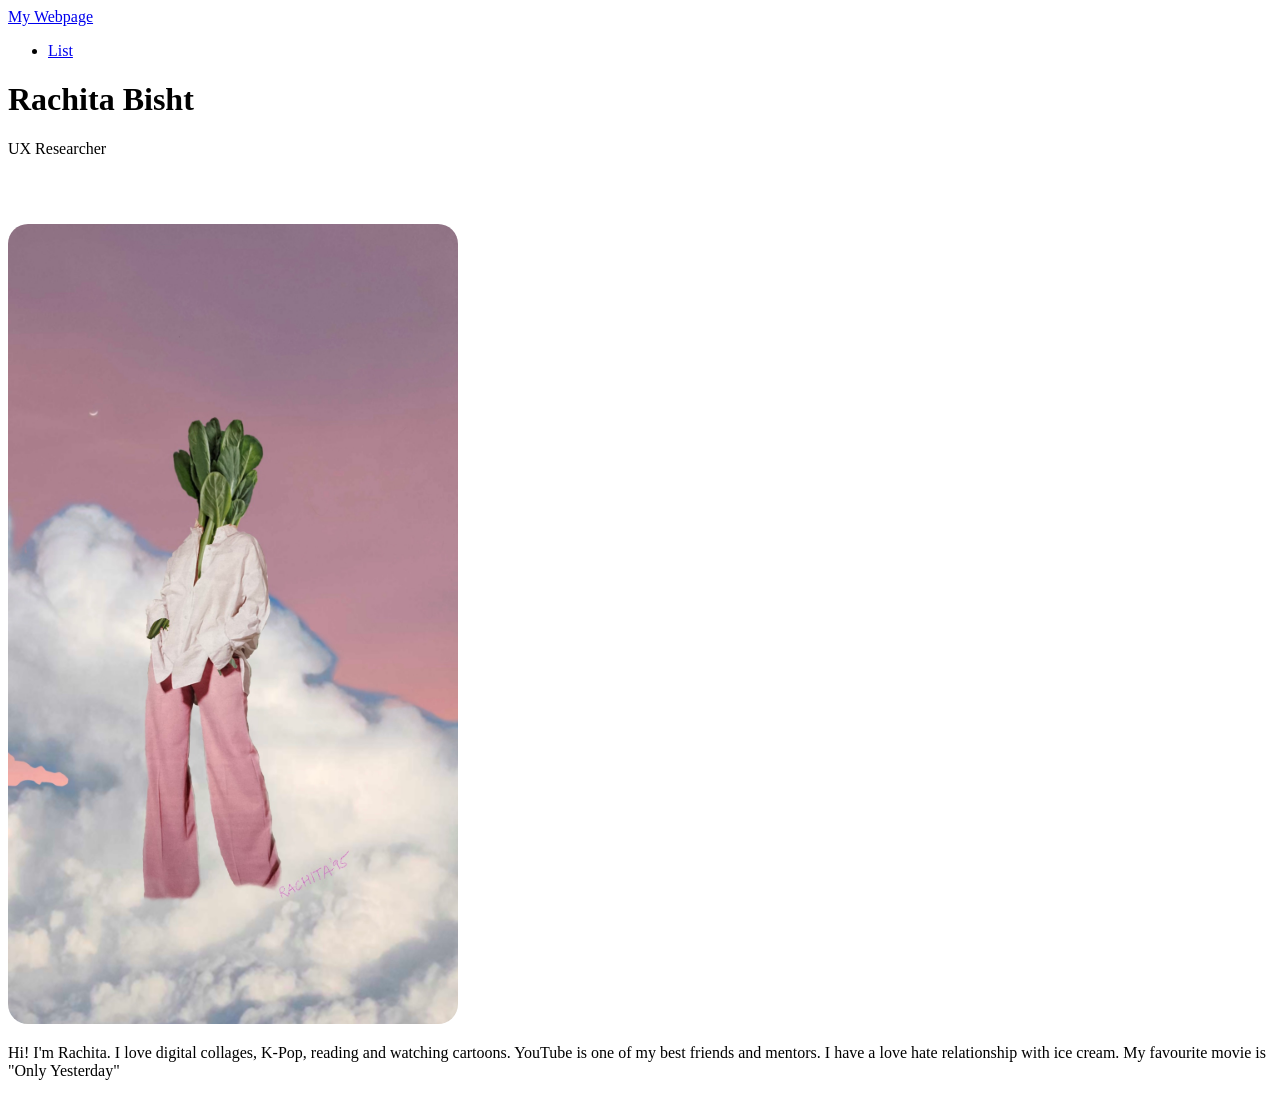
==== index.html @ aa5115ad "Initial website upload" ====
<!DOCTYPE HTML>  
<html>  
    <header>
        <link rel="stylesheet" href="style.css">
        <link rel="stylesheet" href="table_style.css">
        <title>Welcome To My Zone</title>
    </header>
    <body>  
        <!---Navigation--->
        <!--This section of code defines the navigation bar at the top of the page.  The classes used here are defined in the style.css file.-->
        <nav class="navbar navbar-expand-lg bg-secondary text-uppercase fixed-top" id="mainNav">
            <div class="container">
                <!--This code defines the "My Webpage" link in the top left corner of the navigation pane-->
                <a class="navbar-brand" href="./index.html">My Webpage</a>
                <!--This code defines the "List" link in the top right corner of the navigation pane-->
                <ul class="navbar-nav ms-auto">
                    <li class="nav-item mx-0 mx-lg-1"><a class="nav-link py-3 px-0 px-lg-3 rounded" href="./list.html">List</a></li>
                </ul>
            </div>
        </nav>
        <!--This section defines the middle section of the webpage-->
        <header class="masthead bg-primary text-white text-center">
            <div class="container d-flex align-items-center flex-column">
                
                <!-- This code is for the student name-->
                <h1 class="masthead-heading text-uppercase mb-0">Rachita Bisht</h1>
                <!--This code creates the two lines separating the student name from the subtitle-->
                <div class="divider-custom divider-light">
                    <div class="divider-custom-line"></div>
                    <div class="divider-custom-line"></div>
                </div>
                <!--This code creates the subheading underneath the line dividers-->
                <p class="masthead-subheading font-weight-light mb-0">UX Researcher</p>
            </div>
        </header>
        <section class="text-center">
            <div class="container d-flex justify-content-center">
                 <div class="col-md-8 col-lg-6">
                    <img src="D40.jpg" alt="Your Name" class="img-fluid mb-4" style="max-width: 450px; margin-top: 50px; border-radius: 20px;">
                    <p>
                        Hi! I'm Rachita. I love digital collages, K-Pop, reading and watching
                        cartoons. YouTube is one of my best friends and mentors. I have a
                        love hate relationship with ice cream. My favourite movie is "Only Yesterday"
                    </p>
                </div>
            </div>
        </section> 
    </body>

</html>
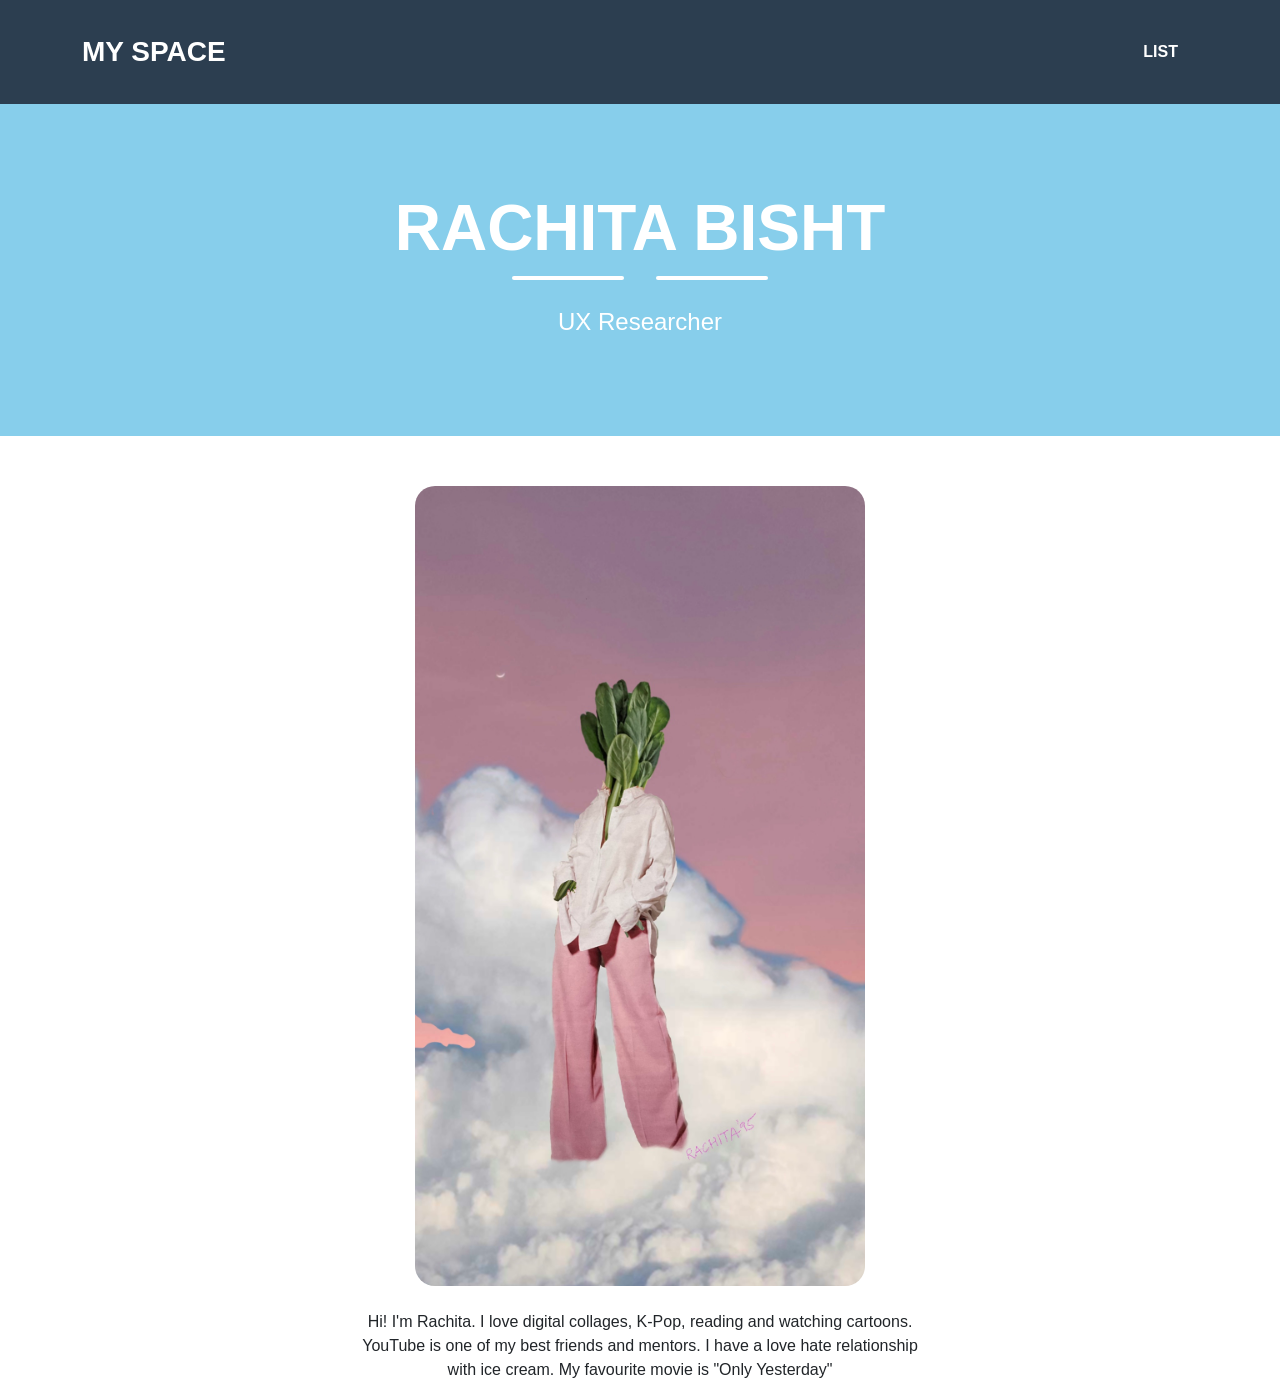
==== commit d809cccb: "Update index.html" ====
--- a/index.html
+++ b/index.html
@@ -11,7 +11,7 @@
         <nav class="navbar navbar-expand-lg bg-secondary text-uppercase fixed-top" id="mainNav">
             <div class="container">
                 <!--This code defines the "My Webpage" link in the top left corner of the navigation pane-->
-                <a class="navbar-brand" href="./index.html">My Webpage</a>
+                <a class="navbar-brand" href="./index.html">My Space</a>
                 <!--This code defines the "List" link in the top right corner of the navigation pane-->
                 <ul class="navbar-nav ms-auto">
                     <li class="nav-item mx-0 mx-lg-1"><a class="nav-link py-3 px-0 px-lg-3 rounded" href="./list.html">List</a></li>
@@ -47,4 +47,4 @@
         </section> 
     </body>
 
-</html>+</html>
--- a/table_style.css
+++ b/table_style.css
@@ -0,0 +1,30 @@
+table {
+  width: 80%;
+  margin: 30px auto;
+  border-collapse: collapse;
+  background-color: white;
+  box-shadow: 0 2px 8px rgba(0,0,0,0.1);
+  border-radius: 8px;
+  overflow: hidden;
+}
+
+th {
+  background-color: #87ceeb;
+  color: white;
+  padding: 15px;
+  text-align: left;
+  font-size: 16px;
+}
+
+td {
+  padding: 12px 15px;
+  border-bottom: 1px solid #e0e0e0;
+}
+
+tr:last-child td {
+  border-bottom: none;
+}
+
+tr:hover {
+  background-color: #f0f8ff;
+}
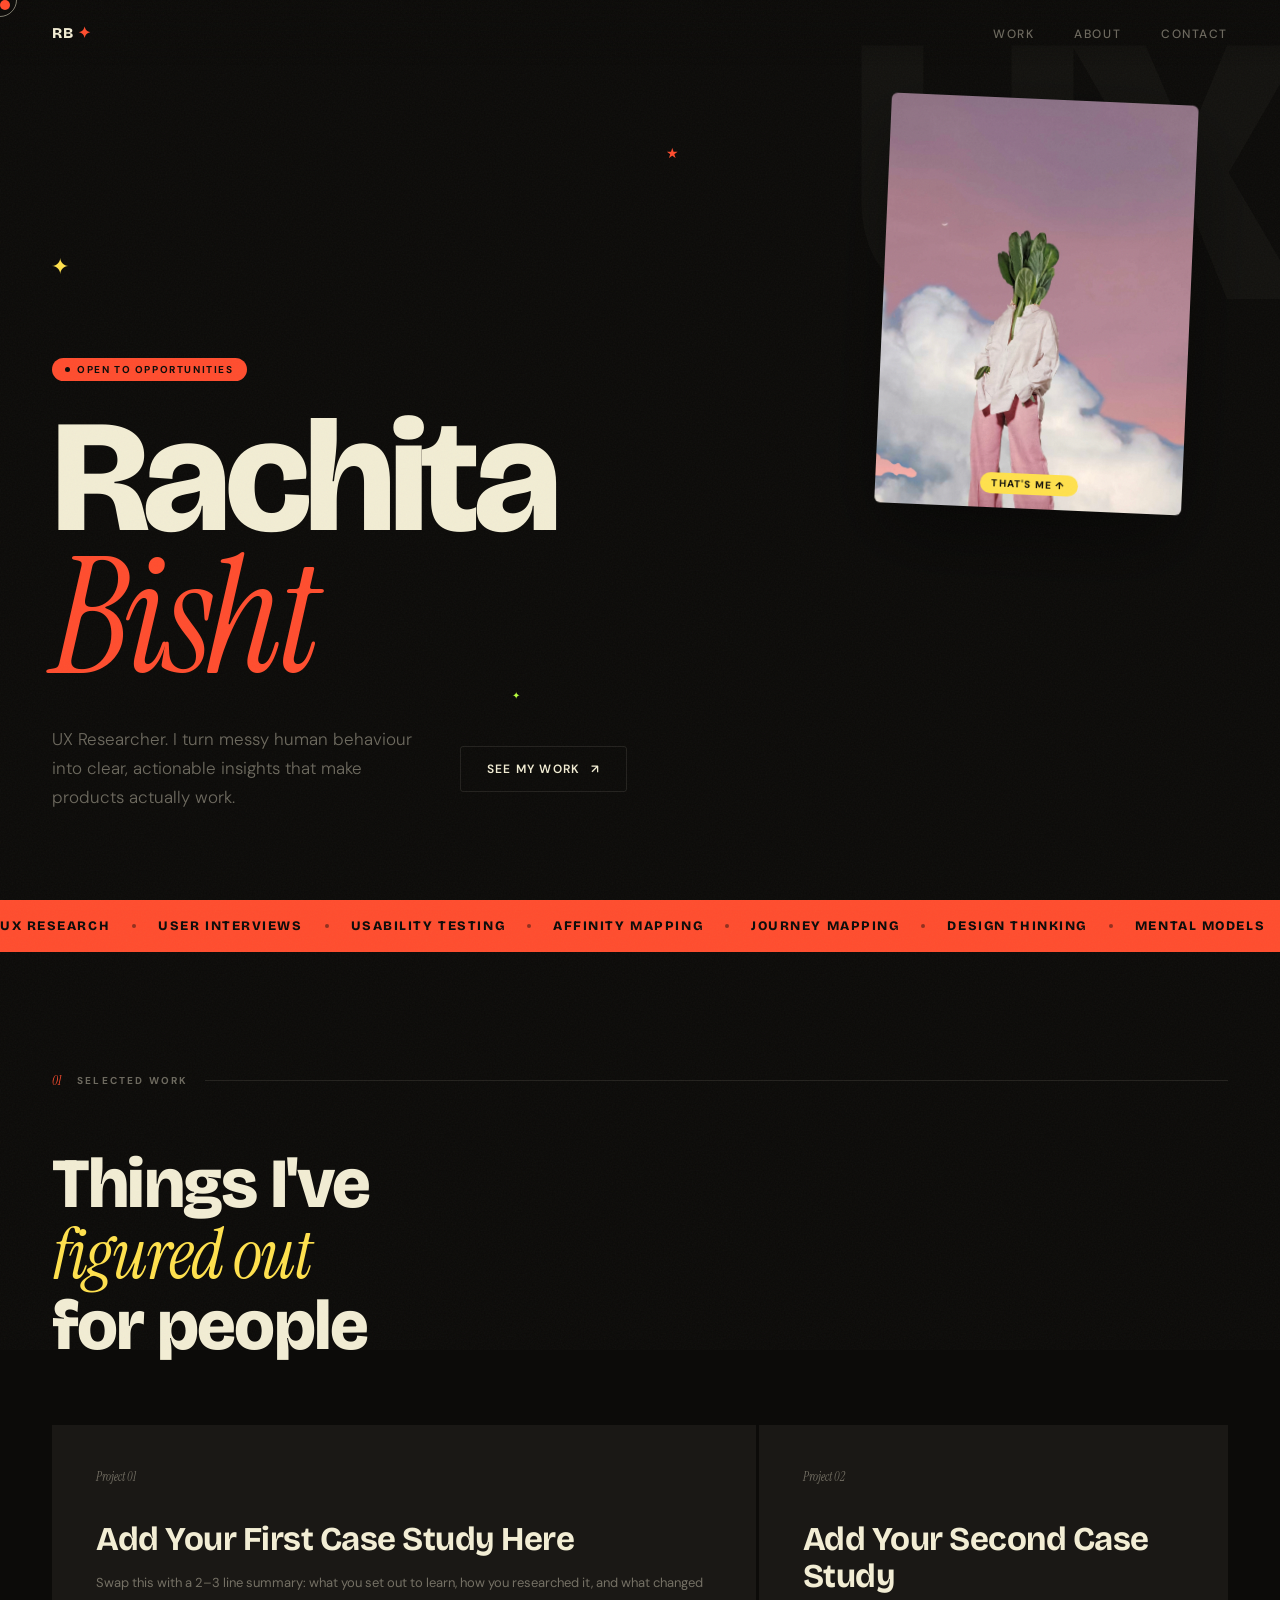
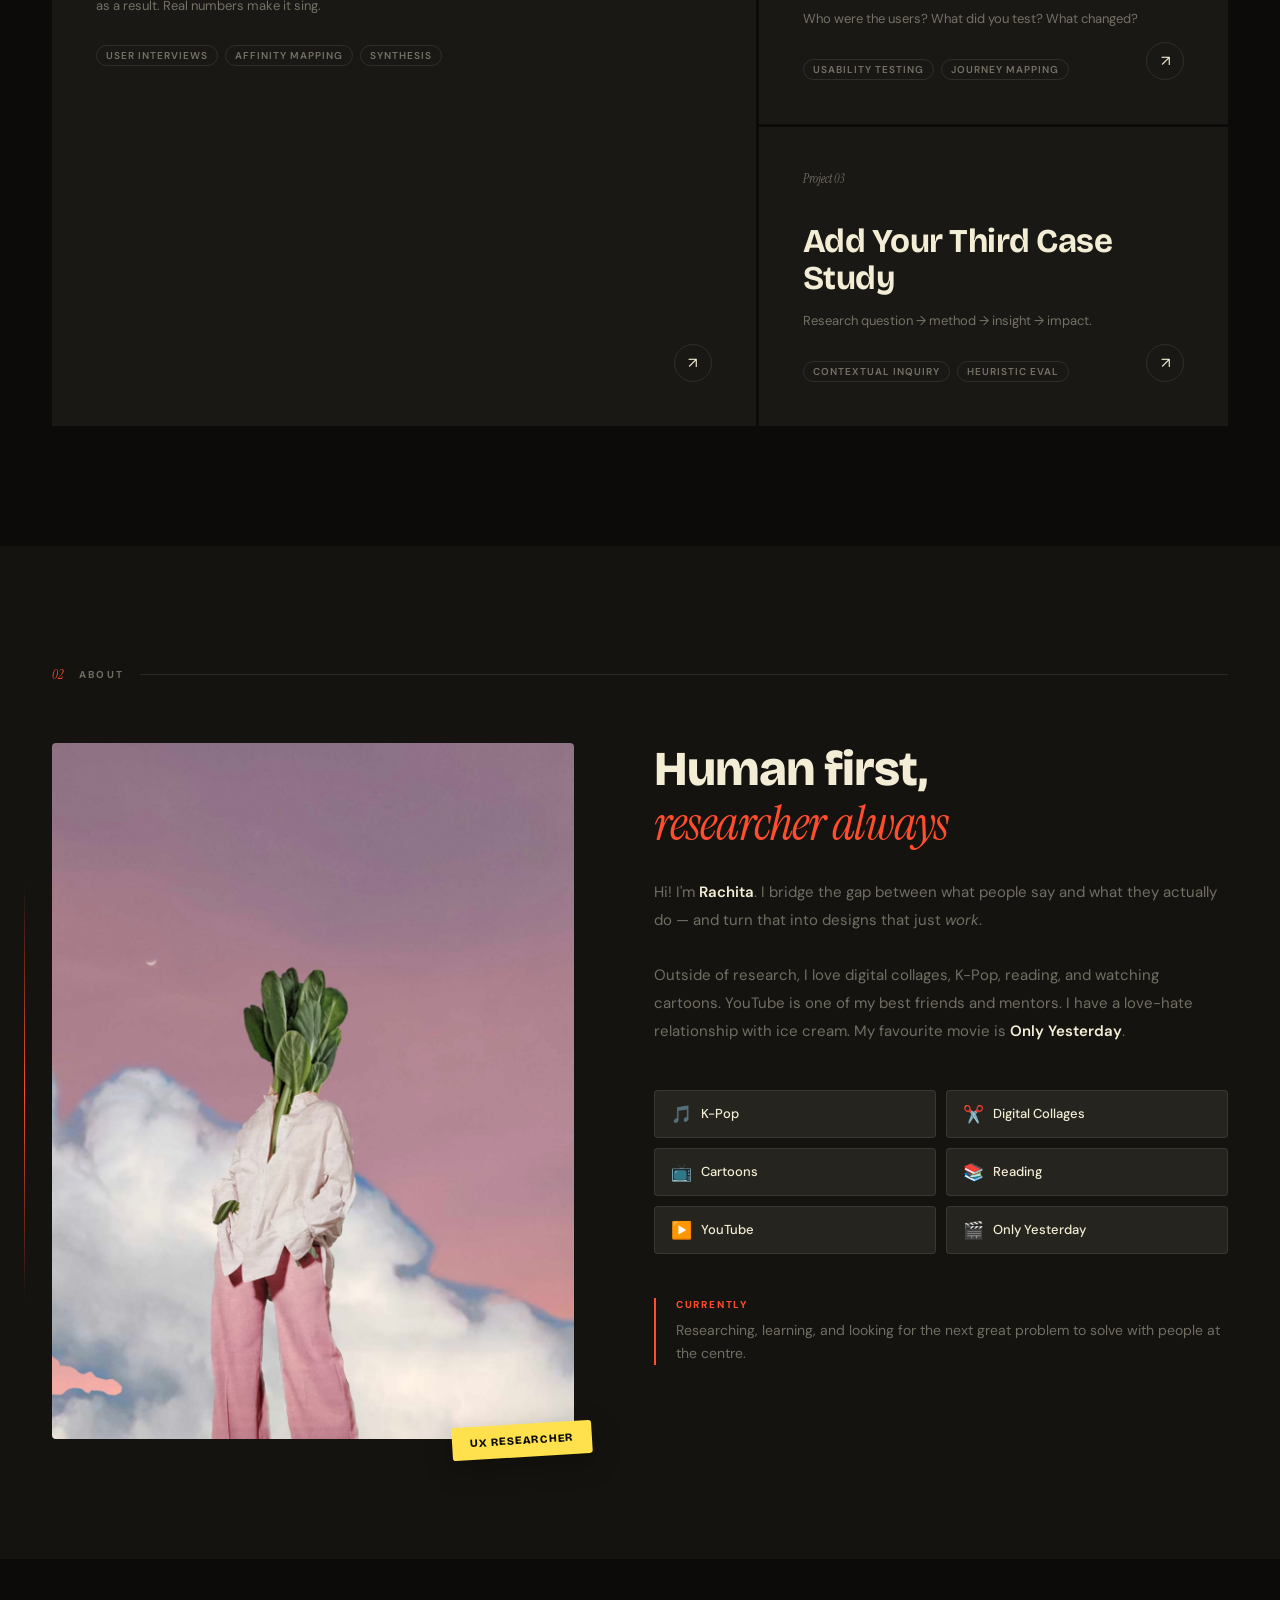
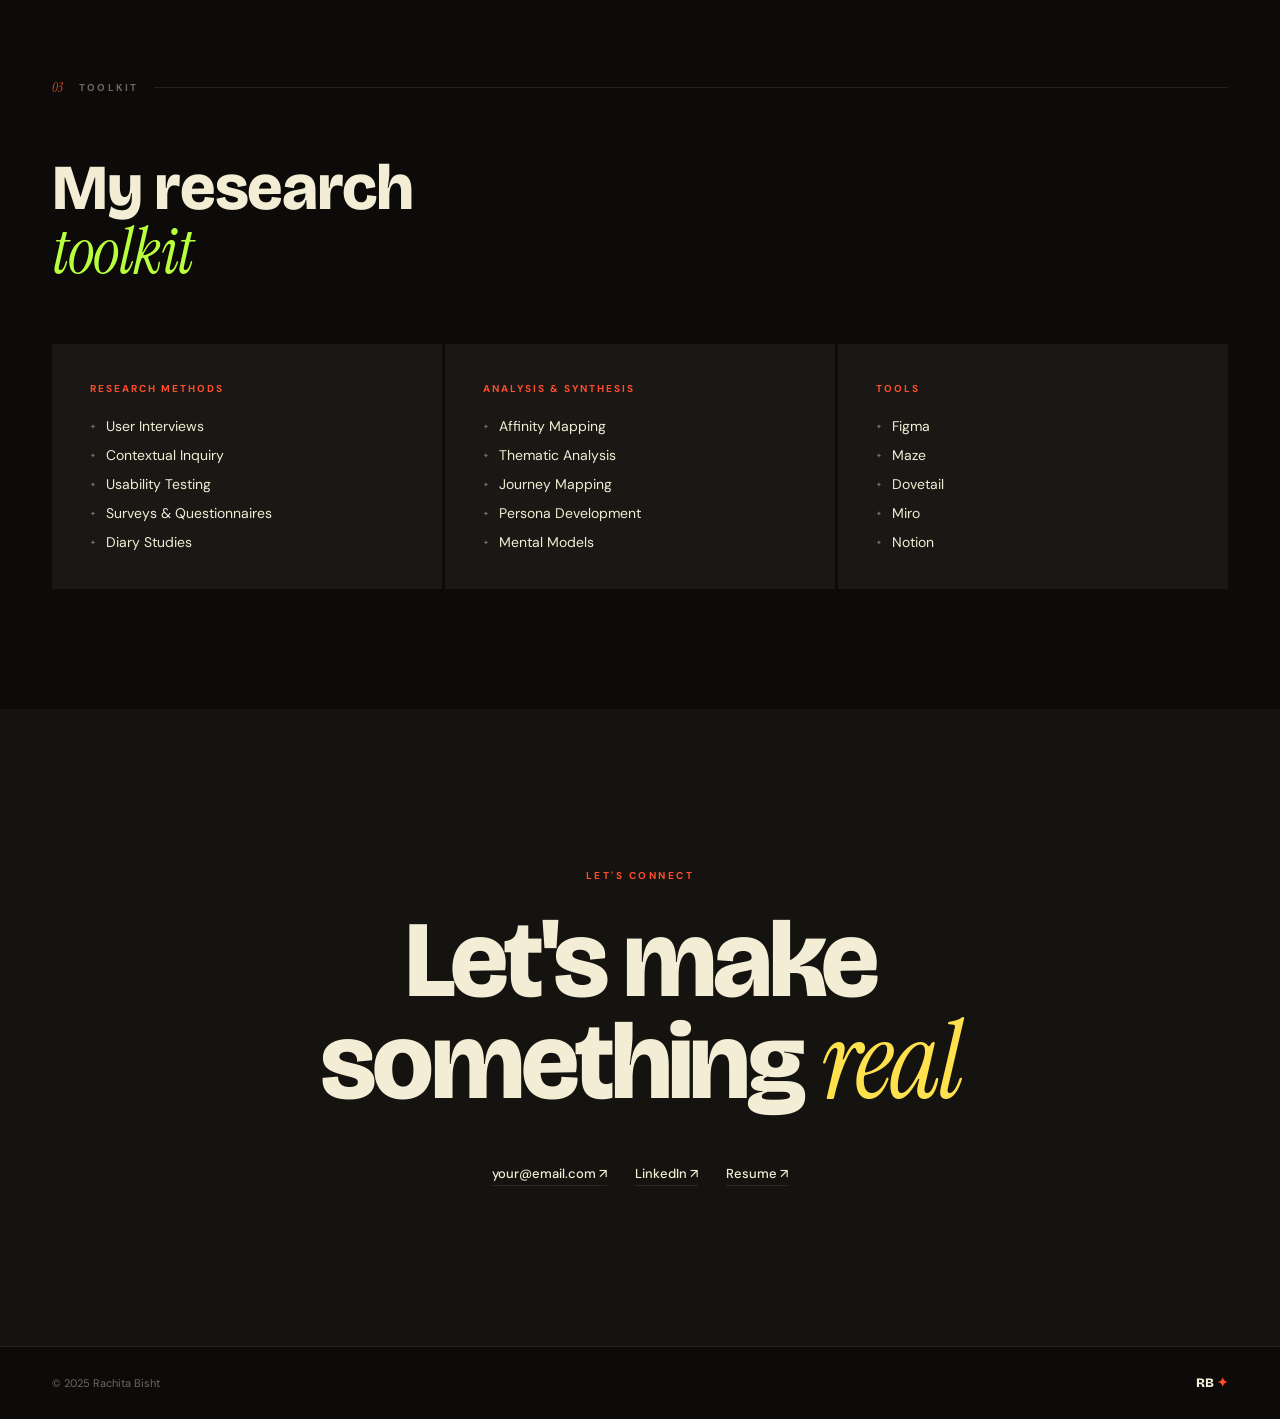
==== commit 3551a041: "thanks claude" ====
--- a/index.html
+++ b/index.html
@@ -1,50 +1,916 @@
-<!DOCTYPE HTML>  
-<html>  
-    <header>
-        <link rel="stylesheet" href="style.css">
-        <link rel="stylesheet" href="table_style.css">
-        <title>Welcome To My Zone</title>
-    </header>
-    <body>  
-        <!---Navigation--->
-        <!--This section of code defines the navigation bar at the top of the page.  The classes used here are defined in the style.css file.-->
-        <nav class="navbar navbar-expand-lg bg-secondary text-uppercase fixed-top" id="mainNav">
-            <div class="container">
-                <!--This code defines the "My Webpage" link in the top left corner of the navigation pane-->
-                <a class="navbar-brand" href="./index.html">My Space</a>
-                <!--This code defines the "List" link in the top right corner of the navigation pane-->
-                <ul class="navbar-nav ms-auto">
-                    <li class="nav-item mx-0 mx-lg-1"><a class="nav-link py-3 px-0 px-lg-3 rounded" href="./list.html">List</a></li>
-                </ul>
+<!DOCTYPE html>
+<html lang="en">
+<head>
+    <meta charset="UTF-8">
+    <meta name="viewport" content="width=device-width, initial-scale=1.0">
+    <title>Rachita Bisht — UX Researcher</title>
+    <link rel="preconnect" href="https://fonts.googleapis.com">
+    <link rel="preconnect" href="https://fonts.gstatic.com" crossorigin>
+    <link href="https://fonts.googleapis.com/css2?family=Bricolage+Grotesque:opsz,wght@12..96,200..800&family=Instrument+Serif:ital@0;1&family=DM+Sans:ital,opsz,wght@0,9..40,300..700;1,9..40,300..700&display=swap" rel="stylesheet">
+    <style>
+        /* ============================================================
+           BASE
+        ============================================================ */
+        *, *::before, *::after { margin: 0; padding: 0; box-sizing: border-box; }
+
+        :root {
+            --bg:       #0C0B09;
+            --surface:  #141310;
+            --card:     #1A1815;
+            --cream:    #F2EDD4;
+            --coral:    #FF4D2E;
+            --yellow:   #FFE14D;
+            --lime:     #B8FF3D;
+            --muted:    rgba(242, 237, 212, 0.42);
+            --faint:    rgba(242, 237, 212, 0.08);
+            --border:   rgba(242, 237, 212, 0.1);
+        }
+
+        html { scroll-behavior: smooth; }
+
+        body {
+            background: var(--bg);
+            color: var(--cream);
+            font-family: 'DM Sans', sans-serif;
+            overflow-x: hidden;
+            cursor: none;
+        }
+
+        /* ── Grain overlay ── */
+        body::before {
+            content: '';
+            position: fixed;
+            top: -50%; left: -50%;
+            width: 200%; height: 200%;
+            background-image: url("data:image/svg+xml,%3Csvg xmlns='http://www.w3.org/2000/svg' width='300' height='300'%3E%3Cfilter id='n'%3E%3CfeTurbulence type='fractalNoise' baseFrequency='0.65' numOctaves='3' stitchTiles='stitch'/%3E%3C/filter%3E%3Crect width='300' height='300' filter='url(%23n)'/%3E%3C/svg%3E");
+            opacity: 0.038;
+            pointer-events: none;
+            z-index: 9000;
+            animation: grain 8s steps(10) infinite;
+        }
+        @keyframes grain {
+            0%,100% { transform:translate(0,0)      }
+            10%      { transform:translate(-2%,-3%)  }
+            20%      { transform:translate(1%,2%)    }
+            30%      { transform:translate(-3%,1%)   }
+            40%      { transform:translate(2%,-1%)   }
+            50%      { transform:translate(-1%,3%)   }
+            60%      { transform:translate(3%,-2%)   }
+            70%      { transform:translate(-2%,1%)   }
+            80%      { transform:translate(1%,-3%)   }
+            90%      { transform:translate(-3%,2%)   }
+        }
+
+        /* ── Custom Cursor ── */
+        .cursor {
+            width: 10px; height: 10px;
+            background: var(--coral);
+            border-radius: 50%;
+            position: fixed; top: 0; left: 0;
+            pointer-events: none;
+            z-index: 9999;
+            mix-blend-mode: normal;
+            transition: transform 0.1s ease, background 0.25s ease, width 0.25s ease, height 0.25s ease;
+        }
+        .cursor-ring {
+            width: 34px; height: 34px;
+            border: 1.5px solid rgba(242,237,212,0.5);
+            border-radius: 50%;
+            position: fixed; top: 0; left: 0;
+            pointer-events: none;
+            z-index: 9998;
+            transition: transform 0.45s cubic-bezier(0.25, 0.46, 0.45, 0.94), border-color 0.25s;
+        }
+
+        /* ============================================================
+           NAVIGATION
+        ============================================================ */
+        nav {
+            position: fixed; top: 0; left: 0; right: 0;
+            z-index: 100;
+            padding: 22px 52px;
+            display: flex;
+            justify-content: space-between;
+            align-items: center;
+        }
+        nav::after {
+            content: '';
+            position: absolute; inset: 0;
+            background: linear-gradient(to bottom, rgba(12,11,9,0.85) 0%, transparent 100%);
+            pointer-events: none;
+            z-index: -1;
+        }
+        .nav-logo {
+            font-family: 'Bricolage Grotesque', sans-serif;
+            font-size: 15px; font-weight: 800;
+            letter-spacing: 0.06em;
+            color: var(--cream);
+            text-decoration: none;
+            position: relative; z-index: 1;
+        }
+        .nav-logo span { color: var(--coral); }
+        .nav-links {
+            display: flex; gap: 40px;
+            list-style: none;
+            position: relative; z-index: 1;
+        }
+        .nav-links a {
+            font-size: 12px; font-weight: 500;
+            letter-spacing: 0.13em;
+            text-transform: uppercase;
+            color: var(--muted);
+            text-decoration: none;
+            position: relative;
+            transition: color 0.2s;
+        }
+        .nav-links a::after {
+            content: '';
+            position: absolute; bottom: -3px; left: 0;
+            width: 0; height: 1px;
+            background: var(--coral);
+            transition: width 0.3s cubic-bezier(0.25, 0.46, 0.45, 0.94);
+        }
+        .nav-links a:hover { color: var(--cream); }
+        .nav-links a:hover::after { width: 100%; }
+
+        /* ============================================================
+           HERO
+        ============================================================ */
+        .hero {
+            min-height: 100vh;
+            display: flex; flex-direction: column; justify-content: flex-end;
+            padding: 0 52px 88px;
+            position: relative; overflow: hidden;
+        }
+
+        /* Big background number */
+        .hero-bg-num {
+            position: absolute;
+            top: -0.05em; right: -0.02em;
+            font-family: 'Bricolage Grotesque', sans-serif;
+            font-size: clamp(260px, 30vw, 480px);
+            font-weight: 800;
+            color: rgba(242, 237, 212, 0.028);
+            line-height: 1;
+            pointer-events: none;
+            user-select: none;
+            letter-spacing: -0.05em;
+        }
+
+        /* Floating decorations */
+        .deco {
+            position: absolute;
+            pointer-events: none;
+            user-select: none;
+        }
+        .deco-star-1 {
+            top: 28%; left: 4%;
+            font-size: 22px; color: var(--yellow);
+            animation: floatA 5s ease-in-out infinite;
+        }
+        .deco-star-2 {
+            top: 16%; left: 52%;
+            font-size: 14px; color: var(--coral);
+            animation: floatB 4s ease-in-out infinite 1s;
+        }
+        .deco-star-3 {
+            bottom: 22%; left: 40%;
+            font-size: 10px; color: var(--lime);
+            animation: floatA 6s ease-in-out infinite 2s;
+        }
+        @keyframes floatA { 0%,100%{transform:translateY(0) rotate(0deg)} 50%{transform:translateY(-14px) rotate(18deg)} }
+        @keyframes floatB { 0%,100%{transform:translateY(0) rotate(0deg)} 50%{transform:translateY(-10px) rotate(-12deg)} }
+
+        /* Photo */
+        .hero-photo {
+            position: absolute;
+            top: 11%; right: 7%;
+            width: clamp(220px, 24vw, 340px);
+            border-radius: 6px;
+            overflow: hidden;
+            transform: rotate(2.5deg);
+            box-shadow: 0 32px 80px rgba(0,0,0,0.5);
+            animation: photoIn 1s cubic-bezier(0.16,1,0.3,1) 0.7s both;
+        }
+        .hero-photo img {
+            width: 100%; display: block;
+            aspect-ratio: 3/4; object-fit: cover; object-position: top center;
+        }
+        .hero-photo-tag {
+            position: absolute;
+            bottom: 14px; left: 50%;
+            transform: translateX(-50%);
+            background: var(--yellow);
+            color: var(--bg);
+            font-family: 'DM Sans', sans-serif;
+            font-size: 10px; font-weight: 700;
+            letter-spacing: 0.12em;
+            text-transform: uppercase;
+            padding: 4px 12px;
+            border-radius: 100px;
+            white-space: nowrap;
+        }
+        @keyframes photoIn {
+            from { opacity: 0; transform: rotate(2.5deg) translateY(32px); }
+            to   { opacity: 1; transform: rotate(2.5deg) translateY(0); }
+        }
+
+        /* Hero text */
+        .hero-badge {
+            display: inline-flex; align-items: center; gap: 7px;
+            background: var(--coral); color: var(--bg);
+            font-family: 'DM Sans', sans-serif;
+            font-size: 10px; font-weight: 700;
+            letter-spacing: 0.16em; text-transform: uppercase;
+            padding: 5px 13px; border-radius: 100px;
+            margin-bottom: 26px; width: fit-content;
+            animation: slideUp 0.7s cubic-bezier(0.16,1,0.3,1) 0.15s both;
+        }
+        .hero-badge .dot { width: 5px; height: 5px; background: var(--bg); border-radius: 50%; animation: blink 2s ease-in-out infinite; }
+        @keyframes blink { 0%,100%{opacity:1} 50%{opacity:0.25} }
+
+        .hero-name {
+            font-family: 'Bricolage Grotesque', sans-serif;
+            font-size: clamp(72px, 12.5vw, 168px);
+            font-weight: 800;
+            line-height: 0.88;
+            letter-spacing: -0.035em;
+            color: var(--cream);
+            animation: slideUp 0.8s cubic-bezier(0.16,1,0.3,1) 0.28s both;
+        }
+        .hero-name .italic {
+            font-family: 'Instrument Serif', serif;
+            font-weight: 400;
+            font-style: italic;
+            color: var(--coral);
+        }
+
+        .hero-footer {
+            margin-top: 36px;
+            display: flex; align-items: center; gap: 48px;
+            animation: slideUp 0.8s cubic-bezier(0.16,1,0.3,1) 0.42s both;
+        }
+        .hero-tagline {
+            font-size: clamp(13px, 1.4vw, 17px);
+            font-weight: 300;
+            color: var(--muted);
+            line-height: 1.7;
+            max-width: 360px;
+        }
+        .hero-cta {
+            display: inline-flex; align-items: center; gap: 11px;
+            border: 1px solid var(--border);
+            color: var(--cream);
+            font-family: 'DM Sans', sans-serif;
+            font-size: 12px; font-weight: 600;
+            letter-spacing: 0.1em; text-transform: uppercase;
+            padding: 14px 26px; border-radius: 3px;
+            text-decoration: none; white-space: nowrap;
+            transition: background 0.3s, border-color 0.3s, color 0.3s;
+        }
+        .hero-cta .arr { transition: transform 0.3s; }
+        .hero-cta:hover { background: var(--cream); color: var(--bg); border-color: var(--cream); }
+        .hero-cta:hover .arr { transform: translate(4px,-4px); }
+
+        @keyframes slideUp {
+            from { opacity:0; transform:translateY(44px); }
+            to   { opacity:1; transform:translateY(0); }
+        }
+
+        /* ============================================================
+           MARQUEE
+        ============================================================ */
+        .marquee-wrap {
+            padding: 18px 0;
+            background: var(--coral);
+            overflow: hidden;
+        }
+        .marquee-track {
+            display: flex;
+            width: max-content;
+            animation: ticker 22s linear infinite;
+        }
+        .marquee-wrap:hover .marquee-track { animation-play-state: paused; }
+        .marquee-item {
+            display: flex; align-items: center; gap: 22px;
+            padding-right: 22px;
+            font-family: 'Bricolage Grotesque', sans-serif;
+            font-size: 13px; font-weight: 800;
+            letter-spacing: 0.12em; text-transform: uppercase;
+            color: var(--bg); white-space: nowrap;
+        }
+        .marquee-item .sep { width: 4px; height: 4px; background: var(--bg); border-radius: 50%; opacity: 0.45; }
+        @keyframes ticker { from{transform:translateX(0)} to{transform:translateX(-50%)} }
+
+        /* ============================================================
+           SHARED SECTION STYLES
+        ============================================================ */
+        .section { padding: 120px 52px; }
+        .section-tag {
+            display: flex; align-items: center; gap: 16px;
+            margin-bottom: 60px;
+        }
+        .section-num {
+            font-family: 'Instrument Serif', serif;
+            font-style: italic; font-size: 13px; color: var(--coral);
+        }
+        .section-label {
+            font-size: 10px; font-weight: 700;
+            letter-spacing: 0.22em; text-transform: uppercase;
+            color: var(--muted);
+        }
+        .section-rule { flex: 1; height: 1px; background: var(--border); }
+
+        /* ============================================================
+           WORK SECTION
+        ============================================================ */
+        #work { background: var(--bg); }
+
+        .work-headline {
+            font-family: 'Bricolage Grotesque', sans-serif;
+            font-size: clamp(40px, 5.5vw, 80px);
+            font-weight: 800; line-height: 1.0;
+            letter-spacing: -0.025em;
+            margin-bottom: 64px;
+        }
+        .work-headline em {
+            font-family: 'Instrument Serif', serif;
+            font-weight: 400; font-style: italic;
+            color: var(--yellow);
+        }
+
+        /* Bento grid */
+        .bento {
+            display: grid;
+            grid-template-columns: 1.5fr 1fr;
+            grid-template-rows: auto auto;
+            gap: 3px;
+        }
+        .bento-card {
+            background: var(--card);
+            padding: 44px;
+            position: relative; overflow: hidden;
+        }
+        .bento-card:nth-child(1) { grid-row: span 2; }
+
+        /* Color flood on hover */
+        .bento-card::after {
+            content: '';
+            position: absolute; inset: 0;
+            transform: scaleY(0); transform-origin: bottom;
+            transition: transform 0.55s cubic-bezier(0.16,1,0.3,1);
+        }
+        .bento-card:nth-child(1)::after { background: var(--coral); }
+        .bento-card:nth-child(2)::after { background: var(--yellow); }
+        .bento-card:nth-child(3)::after { background: var(--lime); }
+        .bento-card:hover::after { transform: scaleY(1); }
+
+        /* All direct children sit above ::after */
+        .bento-card > * { position: relative; z-index: 1; }
+
+        .card-num {
+            font-family: 'Instrument Serif', serif;
+            font-style: italic; font-size: 12px;
+            color: var(--muted);
+            display: block; margin-bottom: 36px;
+            transition: color 0.3s;
+        }
+        .card-title {
+            font-family: 'Bricolage Grotesque', sans-serif;
+            font-size: clamp(22px, 2.6vw, 38px);
+            font-weight: 700; line-height: 1.1;
+            letter-spacing: -0.015em;
+            color: var(--cream);
+            margin-bottom: 14px;
+            transition: color 0.3s;
+        }
+        .card-desc {
+            font-size: 13px; line-height: 1.75;
+            color: var(--muted);
+            margin-bottom: 28px;
+            transition: color 0.3s;
+        }
+        .card-tags { display: flex; flex-wrap: wrap; gap: 7px; }
+        .card-tags span {
+            font-size: 10px; font-weight: 600;
+            letter-spacing: 0.1em; text-transform: uppercase;
+            color: var(--muted);
+            border: 1px solid var(--border);
+            padding: 3px 9px; border-radius: 100px;
+            transition: color 0.3s, border-color 0.3s;
+        }
+        .card-arrow {
+            position: absolute; bottom: 44px; right: 44px;
+            width: 38px; height: 38px;
+            border: 1px solid var(--border); border-radius: 50%;
+            display: flex; align-items: center; justify-content: center;
+            font-size: 15px; color: var(--cream);
+            transition: all 0.3s;
+        }
+        .bento-card:hover .card-title,
+        .bento-card:hover .card-desc,
+        .bento-card:hover .card-num { color: var(--bg); }
+        .bento-card:hover .card-tags span { color: rgba(12,11,9,0.7); border-color: rgba(12,11,9,0.2); }
+        .bento-card:hover .card-arrow { background: var(--bg); border-color: var(--bg); color: var(--cream); transform: translate(4px,-4px); }
+
+        /* ============================================================
+           ABOUT SECTION
+        ============================================================ */
+        #about { background: var(--surface); }
+
+        .about-grid {
+            display: grid;
+            grid-template-columns: 1fr 1.1fr;
+            gap: 80px; align-items: start;
+        }
+
+        /* Photo side */
+        .about-photo-wrap { position: relative; }
+        .about-photo {
+            width: 100%;
+            aspect-ratio: 3/4;
+            object-fit: cover; object-position: top;
+            border-radius: 4px;
+            display: block;
+        }
+        .about-sticker {
+            position: absolute;
+            bottom: -18px; right: -18px;
+            background: var(--yellow); color: var(--bg);
+            font-family: 'Bricolage Grotesque', sans-serif;
+            font-size: 11px; font-weight: 800;
+            letter-spacing: 0.07em; text-transform: uppercase;
+            padding: 10px 18px; border-radius: 3px;
+            transform: rotate(-3.5deg);
+            box-shadow: 0 8px 28px rgba(0,0,0,0.25);
+        }
+        .about-line {
+            position: absolute;
+            top: 50%; left: -28px; transform: translateY(-50%);
+            width: 1px; height: 60%;
+            background: linear-gradient(to bottom, transparent, var(--coral), transparent);
+        }
+
+        /* Content side */
+        .about-heading {
+            font-family: 'Bricolage Grotesque', sans-serif;
+            font-size: clamp(30px, 3.8vw, 54px);
+            font-weight: 800; line-height: 1.1;
+            letter-spacing: -0.02em;
+            margin-bottom: 28px;
+        }
+        .about-heading em {
+            font-family: 'Instrument Serif', serif;
+            font-weight: 400; font-style: italic;
+            color: var(--coral);
+        }
+        .about-bio {
+            font-size: 15px; line-height: 1.85;
+            color: var(--muted); margin-bottom: 44px;
+        }
+        .about-bio strong { color: var(--cream); font-weight: 600; }
+
+        .interests {
+            display: grid; grid-template-columns: 1fr 1fr;
+            gap: 10px; margin-bottom: 44px;
+        }
+        .interest {
+            background: var(--faint);
+            border: 1px solid var(--border);
+            padding: 12px 16px; border-radius: 4px;
+            display: flex; align-items: center; gap: 9px;
+            font-size: 13px; font-weight: 500;
+            transition: background 0.2s, border-color 0.2s;
+        }
+        .interest:hover { background: rgba(242,237,212,0.12); border-color: rgba(242,237,212,0.2); }
+        .interest .ico { font-size: 17px; }
+
+        .currently {
+            border-left: 2px solid var(--coral);
+            padding-left: 20px;
+        }
+        .currently-label {
+            font-size: 10px; font-weight: 700;
+            letter-spacing: 0.18em; text-transform: uppercase;
+            color: var(--coral); margin-bottom: 8px;
+        }
+        .currently-text {
+            font-size: 14px; line-height: 1.65; color: var(--muted);
+        }
+
+        /* ============================================================
+           SKILLS SECTION
+        ============================================================ */
+        #skills { background: var(--bg); }
+
+        .skills-headline {
+            font-family: 'Bricolage Grotesque', sans-serif;
+            font-size: clamp(36px, 5vw, 72px);
+            font-weight: 800; line-height: 1.0;
+            letter-spacing: -0.02em;
+            margin-bottom: 60px;
+        }
+        .skills-headline em {
+            font-family: 'Instrument Serif', serif;
+            font-weight: 400; font-style: italic;
+            color: var(--lime);
+        }
+
+        .skills-grid {
+            display: grid;
+            grid-template-columns: repeat(3, 1fr);
+            gap: 3px;
+        }
+        .skill-block {
+            background: var(--card); padding: 38px;
+        }
+        .skill-block-title {
+            font-size: 10px; font-weight: 700;
+            letter-spacing: 0.2em; text-transform: uppercase;
+            color: var(--coral); margin-bottom: 22px;
+        }
+        .skill-list { list-style: none; display: flex; flex-direction: column; gap: 11px; }
+        .skill-list li {
+            font-size: 14px; color: var(--cream);
+            display: flex; align-items: center; gap: 10px;
+        }
+        .skill-list li::before { content: '✦'; font-size: 7px; color: var(--muted); }
+
+        /* ============================================================
+           CONTACT SECTION
+        ============================================================ */
+        #contact {
+            background: var(--surface);
+            text-align: center;
+            padding: 160px 52px;
+        }
+        .contact-eyebrow {
+            font-size: 10px; font-weight: 700;
+            letter-spacing: 0.25em; text-transform: uppercase;
+            color: var(--coral); margin-bottom: 28px;
+        }
+        .contact-big {
+            font-family: 'Bricolage Grotesque', sans-serif;
+            font-size: clamp(48px, 8.5vw, 128px);
+            font-weight: 800; line-height: 0.93;
+            letter-spacing: -0.035em;
+            margin-bottom: 52px;
+        }
+        .contact-big em {
+            font-family: 'Instrument Serif', serif;
+            font-weight: 400; font-style: italic;
+            color: var(--yellow);
+        }
+        .contact-links {
+            display: flex; align-items: center;
+            justify-content: center;
+            gap: 28px; flex-wrap: wrap;
+        }
+        .contact-link {
+            display: inline-flex; align-items: center; gap: 7px;
+            font-size: 13px; font-weight: 500;
+            color: var(--cream); text-decoration: none;
+            border-bottom: 1px solid var(--border);
+            padding-bottom: 3px;
+            transition: color 0.2s, border-color 0.2s;
+        }
+        .contact-link:hover { color: var(--coral); border-color: var(--coral); }
+
+        /* ============================================================
+           FOOTER
+        ============================================================ */
+        footer {
+            padding: 28px 52px;
+            border-top: 1px solid var(--border);
+            display: flex; justify-content: space-between; align-items: center;
+        }
+        .footer-copy {
+            font-size: 11px; color: var(--muted);
+        }
+        .footer-mark {
+            font-family: 'Bricolage Grotesque', sans-serif;
+            font-size: 13px; font-weight: 800;
+            color: var(--cream);
+        }
+        .footer-mark span { color: var(--coral); }
+
+        /* ============================================================
+           SCROLL REVEAL
+        ============================================================ */
+        .reveal {
+            opacity: 0;
+            transform: translateY(38px);
+            transition: opacity 0.85s cubic-bezier(0.16,1,0.3,1),
+                        transform 0.85s cubic-bezier(0.16,1,0.3,1);
+        }
+        .reveal.in { opacity: 1; transform: translateY(0); }
+
+        /* ============================================================
+           RESPONSIVE
+        ============================================================ */
+        @media (max-width: 960px) {
+            nav { padding: 20px 28px; }
+            .section { padding: 88px 28px; }
+            .hero { padding: 0 28px 68px; }
+            .hero-photo { width: clamp(160px, 36vw, 240px); top: 9%; right: 3%; }
+            .bento { grid-template-columns: 1fr; }
+            .bento-card:nth-child(1) { grid-row: span 1; }
+            .about-grid { grid-template-columns: 1fr; gap: 52px; }
+            .about-line { display: none; }
+            .skills-grid { grid-template-columns: 1fr; }
+        }
+        @media (max-width: 600px) {
+            .nav-links { display: none; }
+            .hero-footer { flex-direction: column; align-items: flex-start; gap: 18px; }
+            .interests { grid-template-columns: 1fr; }
+            footer { flex-direction: column; gap: 12px; text-align: center; }
+            #contact { padding: 100px 28px; }
+        }
+    </style>
+</head>
+<body>
+
+<!-- Custom Cursor -->
+<div class="cursor" id="cur"></div>
+<div class="cursor-ring" id="ring"></div>
+
+<!-- ═══ NAVIGATION ═══ -->
+<nav>
+    <a class="nav-logo" href="#home">RB<span> ✦</span></a>
+    <ul class="nav-links">
+        <li><a href="#work">Work</a></li>
+        <li><a href="#about">About</a></li>
+        <li><a href="#contact">Contact</a></li>
+    </ul>
+</nav>
+
+<!-- ═══ HERO ═══ -->
+<section class="hero" id="home">
+    <div class="hero-bg-num">UX</div>
+
+    <!-- Floating decorations -->
+    <div class="deco deco-star-1">✦</div>
+    <div class="deco deco-star-2">★</div>
+    <div class="deco deco-star-3">✦</div>
+
+    <!-- Photo -->
+    <div class="hero-photo">
+        <img src="D40.jpg" alt="Rachita Bisht">
+        <div class="hero-photo-tag">That's me ↑</div>
+    </div>
+
+    <!-- Text content -->
+    <div class="hero-badge"><div class="dot"></div>Open to opportunities</div>
+
+    <h1 class="hero-name">
+        Rachita<br>
+        <span class="italic">Bisht</span>
+    </h1>
+
+    <div class="hero-footer">
+        <p class="hero-tagline">
+            UX Researcher. I turn messy human behaviour into clear, actionable insights that make products actually work.
+        </p>
+        <a href="#work" class="hero-cta">
+            See my work
+            <span class="arr">↗</span>
+        </a>
+    </div>
+</section>
+
+<!-- ═══ MARQUEE ═══ -->
+<div class="marquee-wrap" aria-hidden="true">
+    <div class="marquee-track">
+        <div class="marquee-item">UX Research <span class="sep"></span></div>
+        <div class="marquee-item">User Interviews <span class="sep"></span></div>
+        <div class="marquee-item">Usability Testing <span class="sep"></span></div>
+        <div class="marquee-item">Affinity Mapping <span class="sep"></span></div>
+        <div class="marquee-item">Journey Mapping <span class="sep"></span></div>
+        <div class="marquee-item">Design Thinking <span class="sep"></span></div>
+        <div class="marquee-item">Mental Models <span class="sep"></span></div>
+        <div class="marquee-item">Rachita Bisht ✦ <span class="sep"></span></div>
+        <!-- duplicate for seamless loop -->
+        <div class="marquee-item">UX Research <span class="sep"></span></div>
+        <div class="marquee-item">User Interviews <span class="sep"></span></div>
+        <div class="marquee-item">Usability Testing <span class="sep"></span></div>
+        <div class="marquee-item">Affinity Mapping <span class="sep"></span></div>
+        <div class="marquee-item">Journey Mapping <span class="sep"></span></div>
+        <div class="marquee-item">Design Thinking <span class="sep"></span></div>
+        <div class="marquee-item">Mental Models <span class="sep"></span></div>
+        <div class="marquee-item">Rachita Bisht ✦ <span class="sep"></span></div>
+    </div>
+</div>
+
+<!-- ═══ WORK ═══ -->
+<section class="section" id="work">
+    <div class="section-tag reveal">
+        <span class="section-num">01</span>
+        <span class="section-label">Selected Work</span>
+        <div class="section-rule"></div>
+    </div>
+
+    <h2 class="work-headline reveal">
+        Things I've<br><em>figured out</em><br>for people
+    </h2>
+
+    <div class="bento">
+        <!-- Card 1: tall -->
+        <div class="bento-card reveal">
+            <span class="card-num">Project 01</span>
+            <h3 class="card-title">Add Your First Case Study Here</h3>
+            <p class="card-desc">
+                Swap this with a 2–3 line summary: what you set out to learn, how you researched it, and what changed as a result. Real numbers make it sing.
+            </p>
+            <div class="card-tags">
+                <span>User Interviews</span>
+                <span>Affinity Mapping</span>
+                <span>Synthesis</span>
             </div>
-        </nav>
-        <!--This section defines the middle section of the webpage-->
-        <header class="masthead bg-primary text-white text-center">
-            <div class="container d-flex align-items-center flex-column">
-                
-                <!-- This code is for the student name-->
-                <h1 class="masthead-heading text-uppercase mb-0">Rachita Bisht</h1>
-                <!--This code creates the two lines separating the student name from the subtitle-->
-                <div class="divider-custom divider-light">
-                    <div class="divider-custom-line"></div>
-                    <div class="divider-custom-line"></div>
-                </div>
-                <!--This code creates the subheading underneath the line dividers-->
-                <p class="masthead-subheading font-weight-light mb-0">UX Researcher</p>
+            <div class="card-arrow">↗</div>
+        </div>
+
+        <!-- Card 2 -->
+        <div class="bento-card reveal">
+            <span class="card-num">Project 02</span>
+            <h3 class="card-title">Add Your Second Case Study</h3>
+            <p class="card-desc">Who were the users? What did you test? What changed?</p>
+            <div class="card-tags">
+                <span>Usability Testing</span>
+                <span>Journey Mapping</span>
             </div>
-        </header>
-        <section class="text-center">
-            <div class="container d-flex justify-content-center">
-                 <div class="col-md-8 col-lg-6">
-                    <img src="D40.jpg" alt="Your Name" class="img-fluid mb-4" style="max-width: 450px; margin-top: 50px; border-radius: 20px;">
-                    <p>
-                        Hi! I'm Rachita. I love digital collages, K-Pop, reading and watching
-                        cartoons. YouTube is one of my best friends and mentors. I have a
-                        love hate relationship with ice cream. My favourite movie is "Only Yesterday"
-                    </p>
-                </div>
+            <div class="card-arrow">↗</div>
+        </div>
+
+        <!-- Card 3 -->
+        <div class="bento-card reveal">
+            <span class="card-num">Project 03</span>
+            <h3 class="card-title">Add Your Third Case Study</h3>
+            <p class="card-desc">Research question → method → insight → impact.</p>
+            <div class="card-tags">
+                <span>Contextual Inquiry</span>
+                <span>Heuristic Eval</span>
             </div>
-        </section> 
-    </body>
-
+            <div class="card-arrow">↗</div>
+        </div>
+    </div>
+</section>
+
+<!-- ═══ ABOUT ═══ -->
+<section class="section" id="about">
+    <div class="section-tag reveal">
+        <span class="section-num">02</span>
+        <span class="section-label">About</span>
+        <div class="section-rule"></div>
+    </div>
+
+    <div class="about-grid">
+        <div class="about-photo-wrap reveal">
+            <div class="about-line"></div>
+            <img class="about-photo" src="D40.jpg" alt="Rachita Bisht">
+            <div class="about-sticker">UX Researcher</div>
+        </div>
+
+        <div class="reveal">
+            <h2 class="about-heading">
+                Human first,<br><em>researcher always</em>
+            </h2>
+            <p class="about-bio">
+                Hi! I'm <strong>Rachita</strong>. I bridge the gap between what people say and what they actually do — and turn that into designs that just <em>work</em>.<br><br>
+                Outside of research, I love digital collages, K-Pop, reading, and watching cartoons. YouTube is one of my best friends and mentors. I have a love-hate relationship with ice cream. My favourite movie is <strong>Only Yesterday</strong>.
+            </p>
+
+            <div class="interests">
+                <div class="interest"><span class="ico">🎵</span> K-Pop</div>
+                <div class="interest"><span class="ico">✂️</span> Digital Collages</div>
+                <div class="interest"><span class="ico">📺</span> Cartoons</div>
+                <div class="interest"><span class="ico">📚</span> Reading</div>
+                <div class="interest"><span class="ico">▶️</span> YouTube</div>
+                <div class="interest"><span class="ico">🎬</span> Only Yesterday</div>
+            </div>
+
+            <div class="currently">
+                <p class="currently-label">Currently</p>
+                <p class="currently-text">Researching, learning, and looking for the next great problem to solve with people at the centre.</p>
+            </div>
+        </div>
+    </div>
+</section>
+
+<!-- ═══ SKILLS ═══ -->
+<section class="section" id="skills">
+    <div class="section-tag reveal">
+        <span class="section-num">03</span>
+        <span class="section-label">Toolkit</span>
+        <div class="section-rule"></div>
+    </div>
+
+    <h2 class="skills-headline reveal">
+        My research<br><em>toolkit</em>
+    </h2>
+
+    <div class="skills-grid reveal">
+        <div class="skill-block">
+            <p class="skill-block-title">Research Methods</p>
+            <ul class="skill-list">
+                <li>User Interviews</li>
+                <li>Contextual Inquiry</li>
+                <li>Usability Testing</li>
+                <li>Surveys & Questionnaires</li>
+                <li>Diary Studies</li>
+            </ul>
+        </div>
+        <div class="skill-block">
+            <p class="skill-block-title">Analysis & Synthesis</p>
+            <ul class="skill-list">
+                <li>Affinity Mapping</li>
+                <li>Thematic Analysis</li>
+                <li>Journey Mapping</li>
+                <li>Persona Development</li>
+                <li>Mental Models</li>
+            </ul>
+        </div>
+        <div class="skill-block">
+            <p class="skill-block-title">Tools</p>
+            <ul class="skill-list">
+                <li>Figma</li>
+                <li>Maze</li>
+                <li>Dovetail</li>
+                <li>Miro</li>
+                <li>Notion</li>
+            </ul>
+        </div>
+    </div>
+</section>
+
+<!-- ═══ CONTACT ═══ -->
+<section id="contact">
+    <p class="contact-eyebrow">Let's Connect</p>
+    <h2 class="contact-big reveal">
+        Let's make<br>something <em>real</em>
+    </h2>
+    <div class="contact-links reveal">
+        <!-- Update these with your actual email, LinkedIn, resume link -->
+        <a class="contact-link" href="mailto:your@email.com">your@email.com ↗</a>
+        <a class="contact-link" href="#" target="_blank">LinkedIn ↗</a>
+        <a class="contact-link" href="#" target="_blank">Resume ↗</a>
+    </div>
+</section>
+
+<!-- ═══ FOOTER ═══ -->
+<footer>
+    <span class="footer-copy">© 2025 Rachita Bisht</span>
+    <span class="footer-mark">RB<span> ✦</span></span>
+</footer>
+
+<script>
+    /* ── Custom Cursor ── */
+    const cur  = document.getElementById('cur');
+    const ring = document.getElementById('ring');
+    let mx = 0, my = 0, rx = 0, ry = 0;
+
+    document.addEventListener('mousemove', e => {
+        mx = e.clientX; my = e.clientY;
+        cur.style.transform = `translate(${mx - 5}px, ${my - 5}px)`;
+    });
+
+    (function animRing() {
+        rx += (mx - rx - 17) * 0.11;
+        ry += (my - ry - 17) * 0.11;
+        ring.style.transform = `translate(${rx}px, ${ry}px)`;
+        requestAnimationFrame(animRing);
+    })();
+
+    document.querySelectorAll('a, button, .bento-card, .interest').forEach(el => {
+        el.addEventListener('mouseenter', () => {
+            cur.style.transform  = `translate(${mx - 5}px, ${my - 5}px) scale(2.5)`;
+            cur.style.background = 'var(--yellow)';
+            ring.style.borderColor = 'rgba(242,237,212,0.25)';
+        });
+        el.addEventListener('mouseleave', () => {
+            cur.style.transform  = `translate(${mx - 5}px, ${my - 5}px) scale(1)`;
+            cur.style.background = 'var(--coral)';
+            ring.style.borderColor = 'rgba(242,237,212,0.5)';
+        });
+    });
+
+    /* ── Scroll Reveal ── */
+    // Set stagger delay per element within its parent container
+    document.querySelectorAll('section, footer').forEach(parent => {
+        parent.querySelectorAll('.reveal').forEach((el, i) => {
+            el.style.transitionDelay = `${i * 0.09}s`;
+        });
+    });
+
+    const ro = new IntersectionObserver(entries => {
+        entries.forEach(entry => {
+            if (entry.isIntersecting) {
+                entry.target.classList.add('in');
+                ro.unobserve(entry.target);
+            }
+        });
+    }, { threshold: 0.1 });
+
+    document.querySelectorAll('.reveal').forEach(el => ro.observe(el));
+</script>
+</body>
 </html>
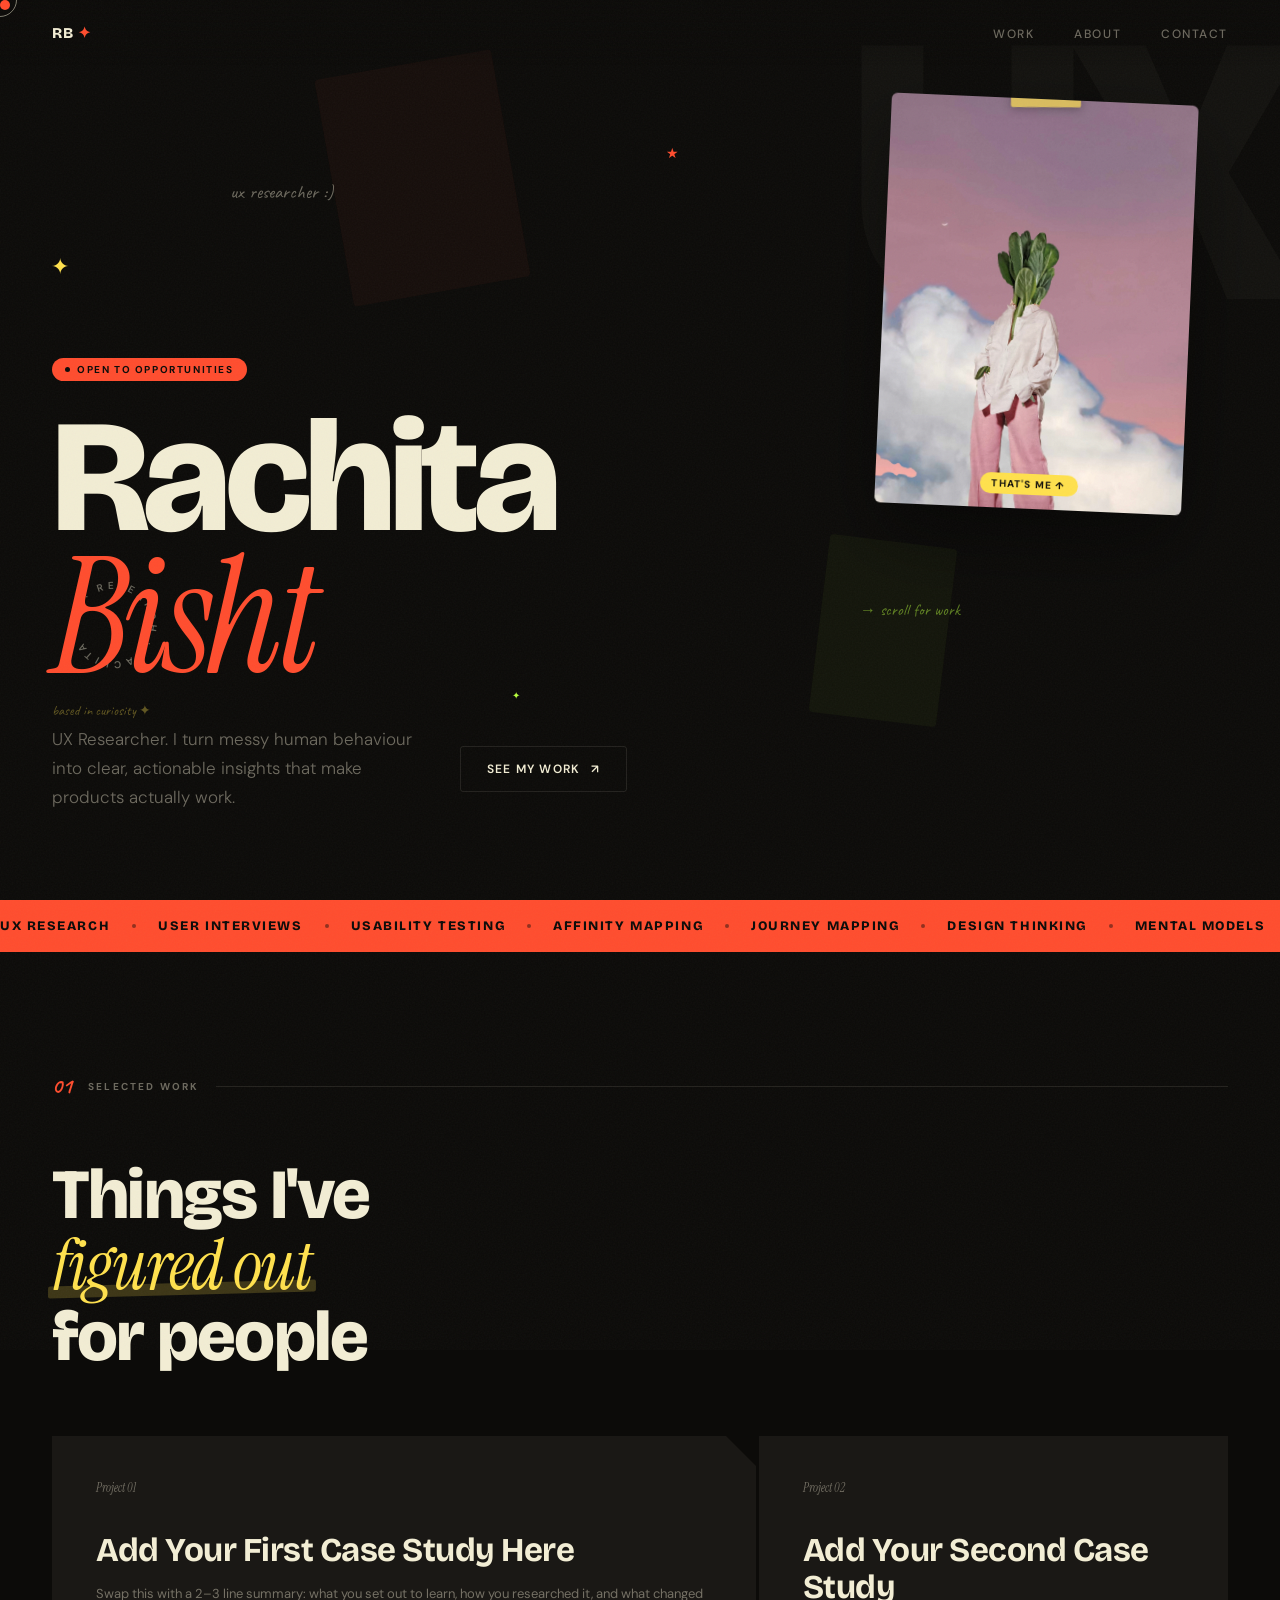
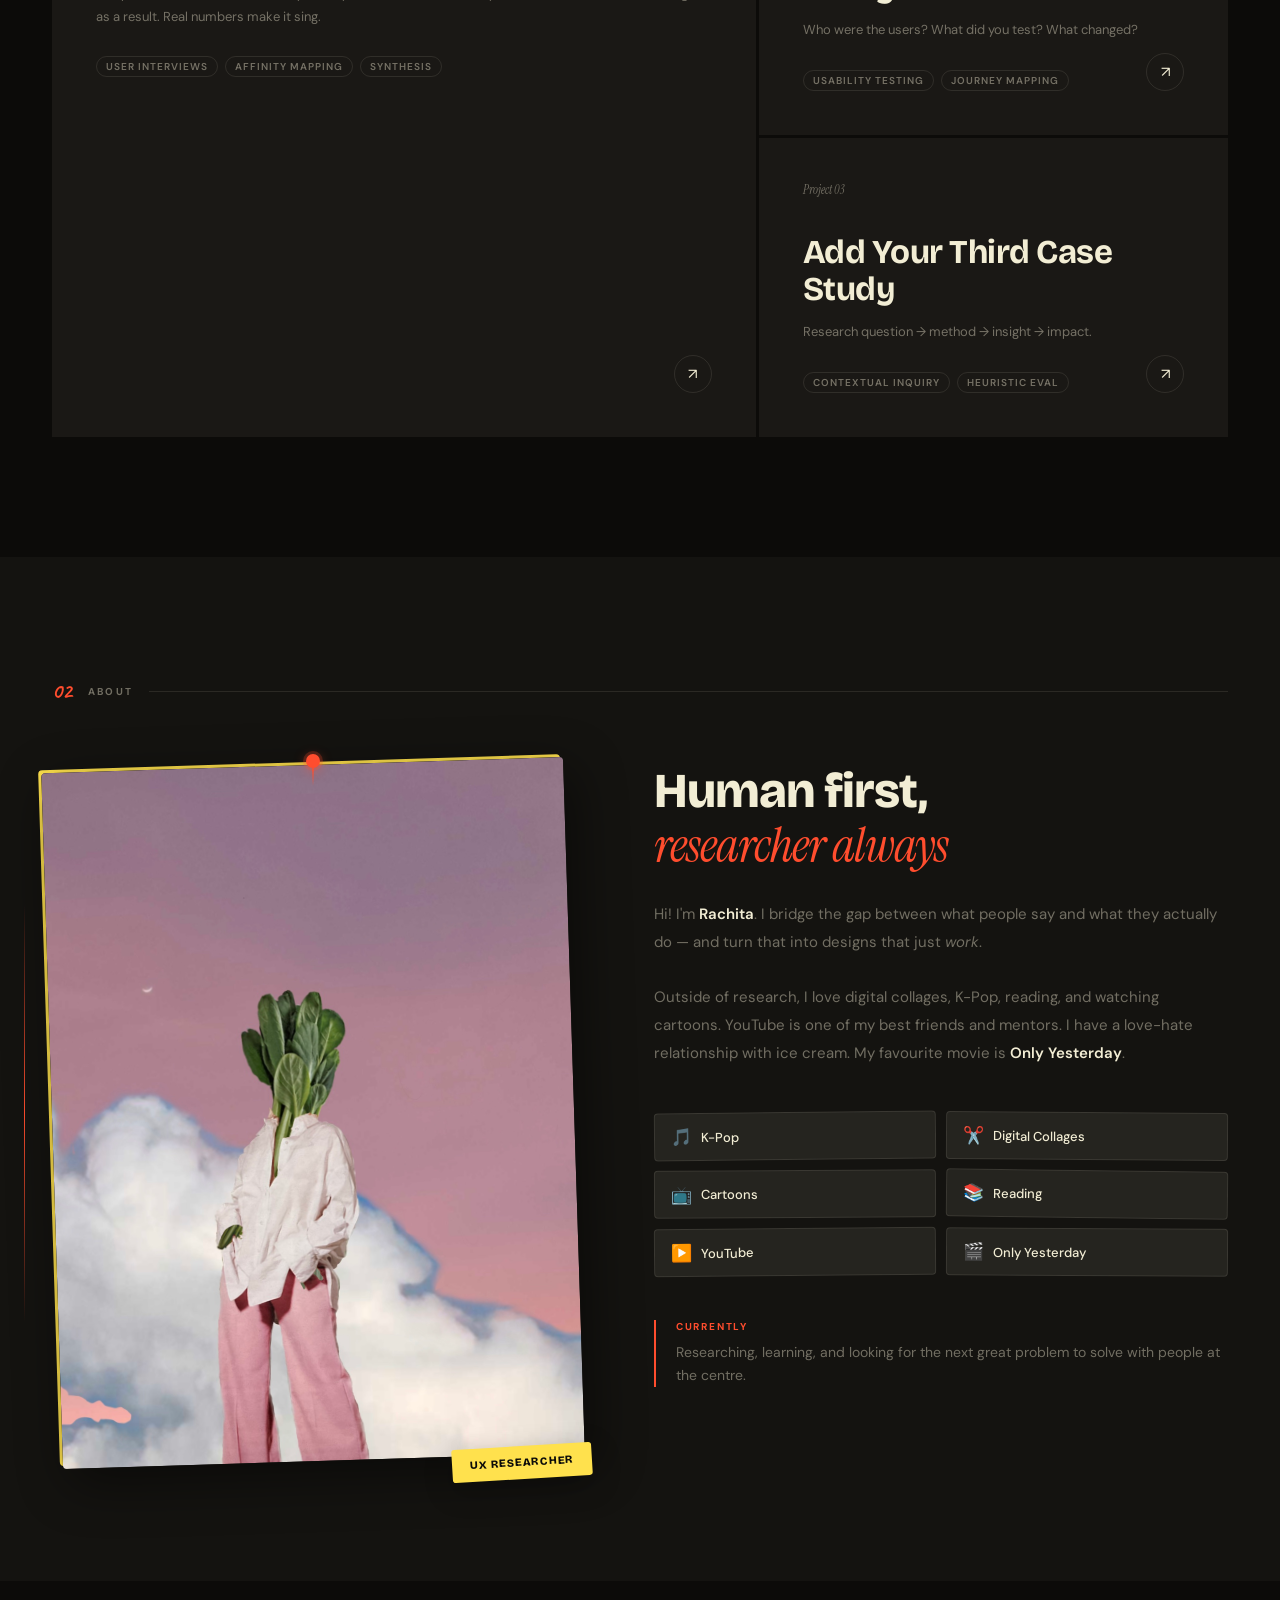
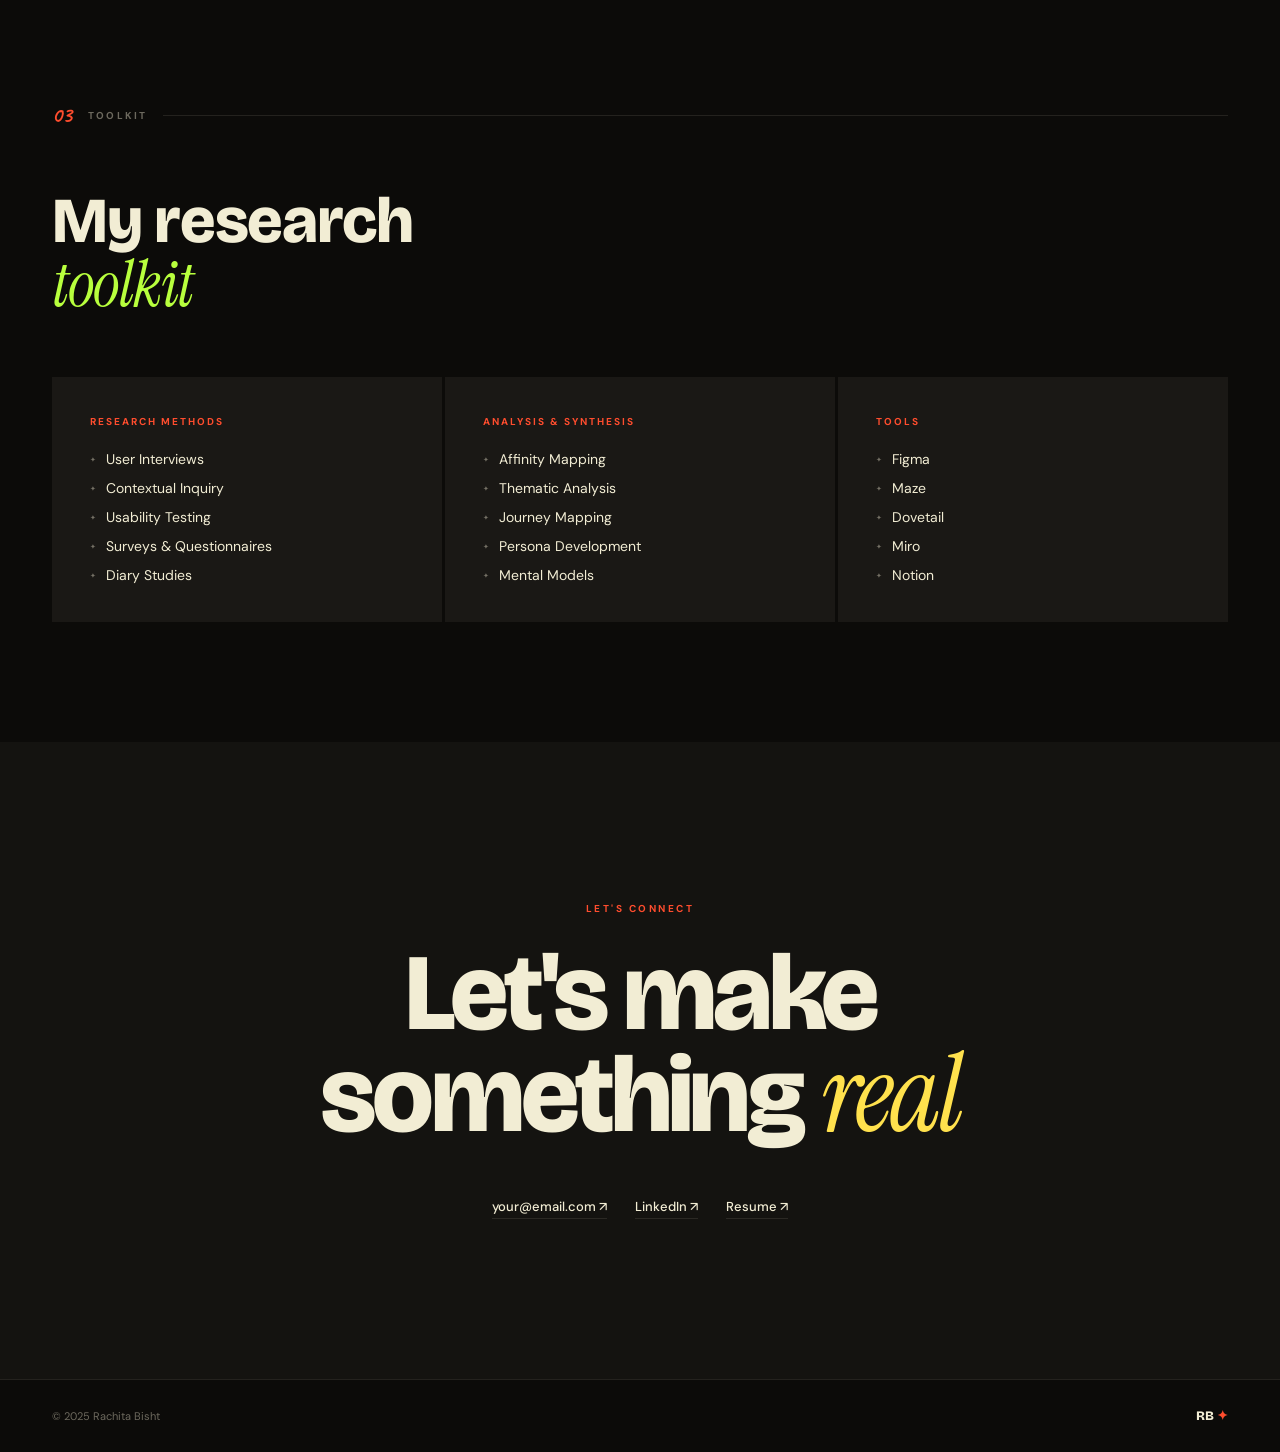
==== commit da896ed9: "Add collage aesthetic: tape, annotations, spin badge, pin, dog-ear, tilted tags - Caveat handwritten" ====
--- a/index.html
+++ b/index.html
@@ -6,7 +6,7 @@
     <title>Rachita Bisht — UX Researcher</title>
     <link rel="preconnect" href="https://fonts.googleapis.com">
     <link rel="preconnect" href="https://fonts.gstatic.com" crossorigin>
-    <link href="https://fonts.googleapis.com/css2?family=Bricolage+Grotesque:opsz,wght@12..96,200..800&family=Instrument+Serif:ital@0;1&family=DM+Sans:ital,opsz,wght@0,9..40,300..700;1,9..40,300..700&display=swap" rel="stylesheet">
+    <link href="https://fonts.googleapis.com/css2?family=Bricolage+Grotesque:opsz,wght@12..96,200..800&family=Caveat:wght@400;700&family=Instrument+Serif:ital@0;1&family=DM+Sans:ital,opsz,wght@0,9..40,300..700;1,9..40,300..700&display=swap" rel="stylesheet">
     <style>
         /* ============================================================
            BASE
@@ -626,6 +626,170 @@
             footer { flex-direction: column; gap: 12px; text-align: center; }
             #contact { padding: 100px 28px; }
         }
+
+        /* ============================================================
+           COLLAGE ELEMENTS
+        ============================================================ */
+
+        /* Tape strip on photos */
+        .photo-tape {
+            position: absolute;
+            top: -14px; left: 50%;
+            transform: translateX(-50%) rotate(-2deg);
+            width: 70px; height: 22px;
+            background: rgba(255, 225, 77, 0.68);
+            z-index: 3; border-radius: 2px;
+            box-shadow: 0 2px 10px rgba(0,0,0,0.28);
+        }
+
+        /* Handwritten annotations */
+        .anno {
+            position: absolute;
+            font-family: 'Caveat', cursive;
+            pointer-events: none; user-select: none;
+            line-height: 1.3;
+        }
+        .anno-1 {
+            top: 20%; left: 18%;
+            font-size: 19px; color: rgba(242,237,212,0.42);
+            transform: rotate(-7deg);
+            animation: slideUp 0.7s cubic-bezier(0.16,1,0.3,1) 1.1s both;
+        }
+        .anno-2 {
+            bottom: 31%; right: 25%;
+            font-size: 16px; color: rgba(184,255,61,0.48);
+            transform: rotate(5deg);
+            animation: slideUp 0.7s cubic-bezier(0.16,1,0.3,1) 1.3s both;
+        }
+        .anno-3 {
+            bottom: 20%; left: 52px;
+            font-size: 14px; color: rgba(255,225,77,0.35);
+            transform: rotate(-3deg);
+            animation: slideUp 0.7s cubic-bezier(0.16,1,0.3,1) 1.5s both;
+        }
+
+        /* Spinning circular text badge */
+        .spin-badge {
+            position: absolute;
+            bottom: 25%; left: 5%;
+            width: 100px; height: 100px;
+            animation: spinSlow 20s linear infinite;
+            pointer-events: none; user-select: none;
+        }
+        .spin-badge svg { width: 100%; height: 100%; }
+        @keyframes spinSlow { from{transform:rotate(0deg)} to{transform:rotate(360deg)} }
+
+        /* Faint collage color patches */
+        .hero-patch {
+            position: absolute;
+            pointer-events: none; user-select: none;
+            border-radius: 4px;
+        }
+        .patch-1 {
+            width: clamp(100px, 14vw, 190px);
+            height: clamp(140px, 18vw, 260px);
+            background: var(--coral); opacity: 0.045;
+            top: 7%; left: 26%;
+            transform: rotate(-10deg);
+        }
+        .patch-2 {
+            width: clamp(80px, 10vw, 140px);
+            height: clamp(110px, 14vw, 190px);
+            background: var(--lime); opacity: 0.04;
+            bottom: 20%; right: 26%;
+            transform: rotate(7deg);
+        }
+
+        /* About photo: collage treatment */
+        .about-photo {
+            transform: rotate(-1.8deg) !important;
+            box-shadow: 8px 14px 52px rgba(0,0,0,0.48), -3px -3px 0 0 var(--yellow) !important;
+            transition: transform 0.5s cubic-bezier(0.25,0.46,0.45,0.94) !important;
+        }
+        .about-photo-wrap:hover .about-photo {
+            transform: rotate(0deg) scale(1.01) !important;
+        }
+
+        /* Push-pin on about photo */
+        .photo-pin {
+            position: absolute;
+            top: -11px; left: 50%;
+            transform: translateX(-50%);
+            z-index: 3; display: flex; flex-direction: column; align-items: center;
+        }
+        .pin-head {
+            width: 14px; height: 14px;
+            background: var(--coral); border-radius: 50%;
+            box-shadow: 0 0 0 3px rgba(255,77,46,0.22), 0 3px 12px rgba(255,77,46,0.5);
+        }
+        .pin-body {
+            width: 2px; height: 18px;
+            background: linear-gradient(to bottom, rgba(255,77,46,0.8), transparent);
+        }
+
+        /* Vertical side annotation on about photo */
+        .about-side-note {
+            position: absolute;
+            top: 50%; left: -58px;
+            font-family: 'Caveat', cursive;
+            font-size: 13px; color: rgba(242,237,212,0.28);
+            transform: translateY(-50%) rotate(-90deg);
+            white-space: nowrap; letter-spacing: 0.08em;
+        }
+
+        /* Highlight underline behind work headline italic */
+        .work-headline em {
+            position: relative;
+            display: inline-block;
+        }
+        .work-headline em::after {
+            content: '';
+            position: absolute;
+            left: -4px; bottom: 6px;
+            width: calc(100% + 8px); height: 12px;
+            background: var(--yellow); opacity: 0.2;
+            transform: rotate(-1.5deg) skewX(-2deg);
+            z-index: -1; border-radius: 2px;
+        }
+
+        /* Dog-ear torn corner on big project card */
+        .bento-card:nth-child(1)::before {
+            content: '';
+            position: absolute;
+            top: 0; right: 0;
+            width: 0; height: 0;
+            border-style: solid;
+            border-width: 0 30px 30px 0;
+            border-color: transparent var(--bg) transparent transparent;
+            z-index: 2;
+            transition: border-width 0.3s;
+        }
+        .bento-card:nth-child(1):hover::before {
+            border-color: transparent var(--coral) transparent transparent;
+        }
+
+        /* Caveat section numbers */
+        .section-num {
+            font-family: 'Caveat', cursive !important;
+            font-style: normal !important;
+            font-size: 22px !important;
+            font-weight: 700 !important;
+        }
+
+        /* Slightly tilted interest tags */
+        .interest:nth-child(1) { transform: rotate(-0.6deg); }
+        .interest:nth-child(2) { transform: rotate(0.4deg); }
+        .interest:nth-child(3) { transform: rotate(-0.3deg); }
+        .interest:nth-child(4) { transform: rotate(0.7deg); }
+        .interest:nth-child(5) { transform: rotate(-0.5deg); }
+        .interest:nth-child(6) { transform: rotate(0.3deg); }
+        .interest:hover { transform: rotate(0deg) scale(1.04) !important; }
+
+        @media (max-width: 960px) {
+            .anno { display: none; }
+            .spin-badge { display: none; }
+            .about-side-note { display: none; }
+        }
     </style>
 </head>
 <body>
@@ -653,10 +817,30 @@
     <div class="deco deco-star-2">★</div>
     <div class="deco deco-star-3">✦</div>
 
+    <!-- Faint collage patches -->
+    <div class="hero-patch patch-1"></div>
+    <div class="hero-patch patch-2"></div>
+
+    <!-- Handwritten annotations -->
+    <div class="anno anno-1">ux researcher :)</div>
+    <div class="anno anno-2">→ scroll for work</div>
+    <div class="anno anno-3">based in curiosity ✦</div>
+
     <!-- Photo -->
     <div class="hero-photo">
+        <div class="photo-tape"></div>
         <img src="D40.jpg" alt="Rachita Bisht">
         <div class="hero-photo-tag">That's me ↑</div>
+    </div>
+
+    <!-- Spinning circular badge -->
+    <div class="spin-badge" aria-hidden="true">
+        <svg viewBox="0 0 100 100" xmlns="http://www.w3.org/2000/svg">
+            <path id="spin-path" d="M50,50 m-36,0 a36,36 0 1,1 72,0 a36,36 0 1,1 -72,0" fill="none"/>
+            <text font-size="10" fill="rgba(242,237,212,0.4)" font-family="DM Sans,sans-serif" font-weight="600" letter-spacing="4">
+                <textPath href="#spin-path">UX · RESEARCH · RACHITA ·</textPath>
+            </text>
+        </svg>
     </div>
 
     <!-- Text content -->
@@ -766,6 +950,8 @@
     <div class="about-grid">
         <div class="about-photo-wrap reveal">
             <div class="about-line"></div>
+            <div class="photo-pin"><div class="pin-head"></div><div class="pin-body"></div></div>
+            <span class="about-side-note">rachita bisht · portfolio 2025</span>
             <img class="about-photo" src="D40.jpg" alt="Rachita Bisht">
             <div class="about-sticker">UX Researcher</div>
         </div>
